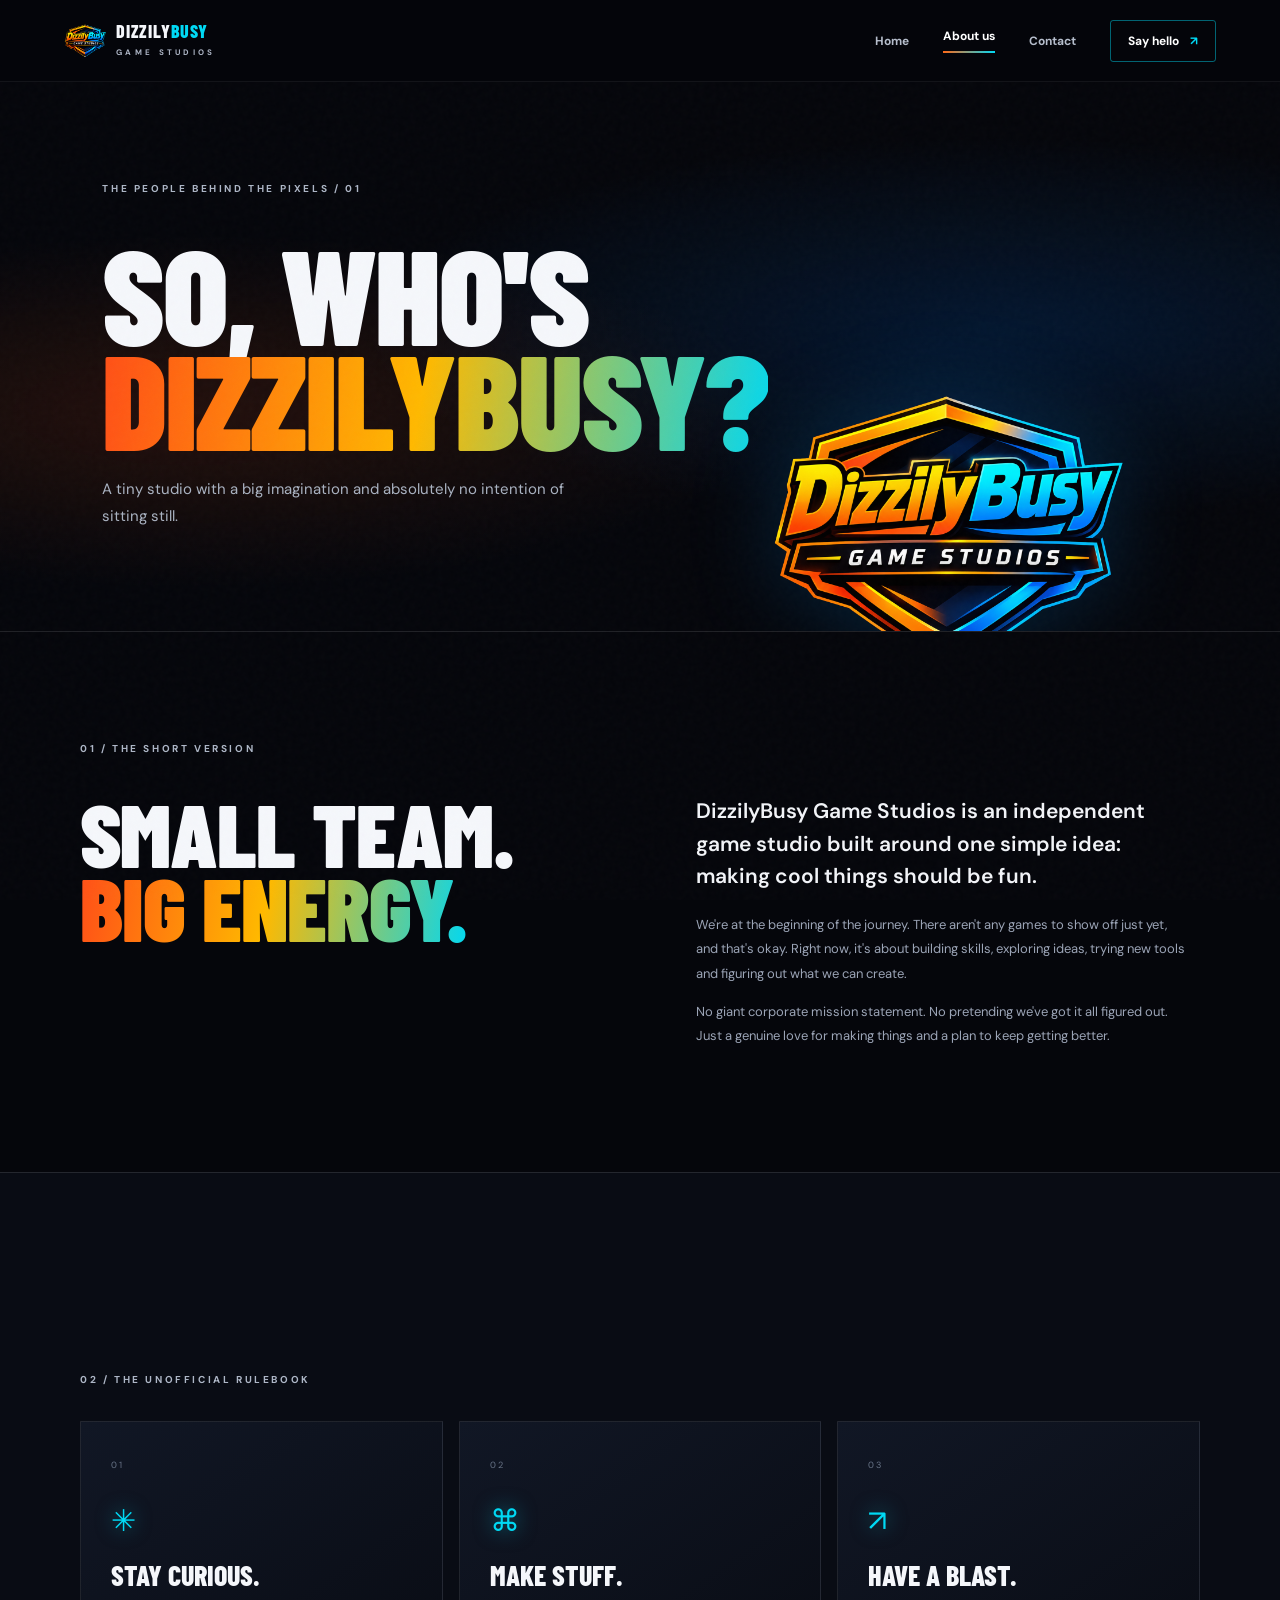
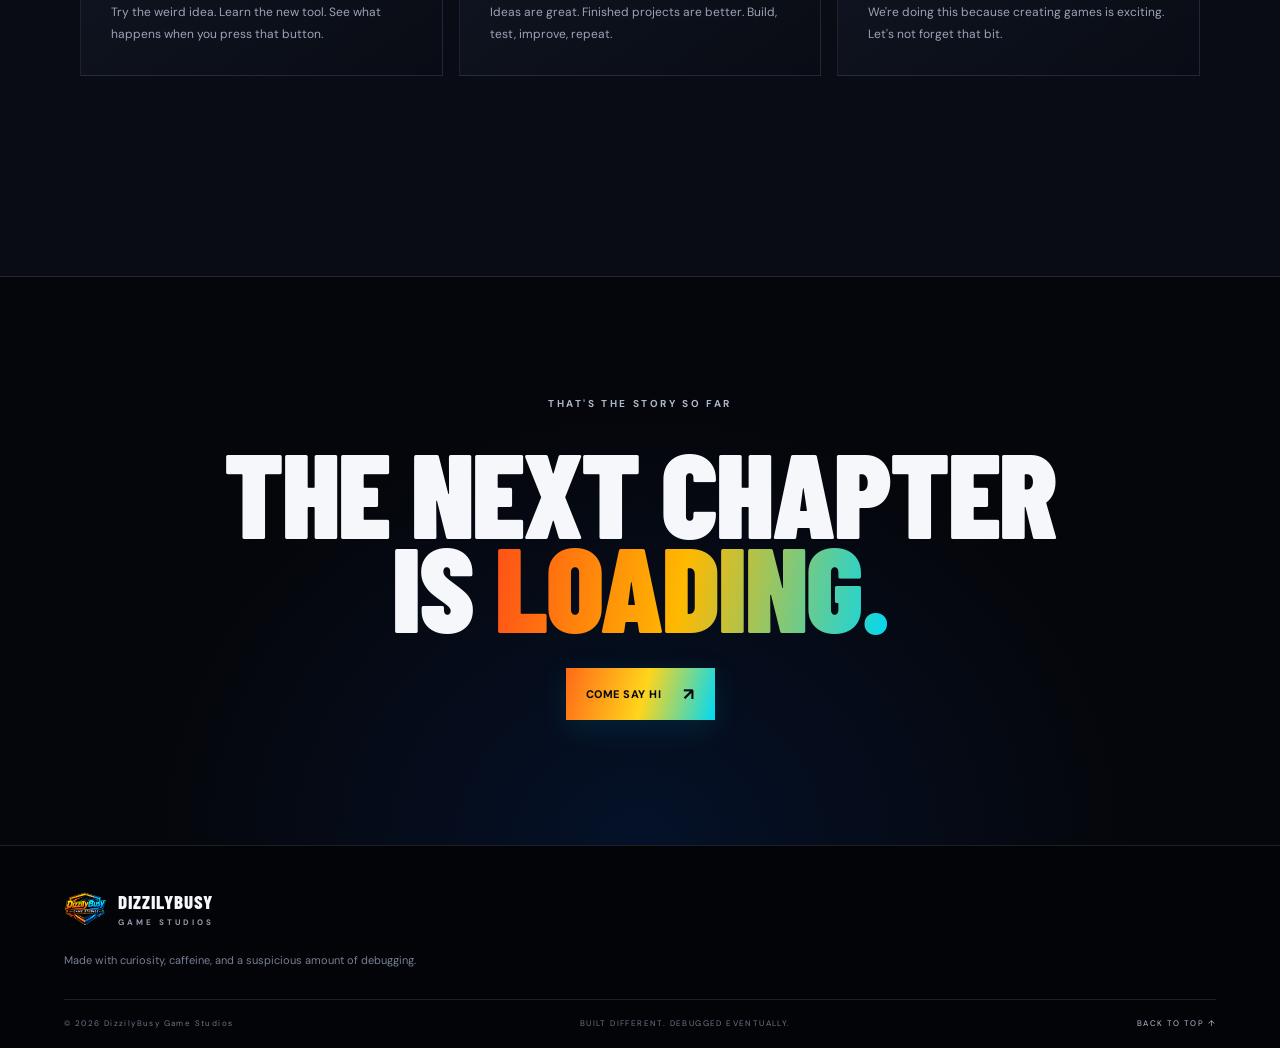
==== about.html @ 5ca02815 "Added Site Files YEEEEEEEEEEEEEEE" ====
<!doctype html>
<html lang="en">
<head>
  <meta charset="utf-8"><meta name="viewport" content="width=device-width, initial-scale=1"><meta name="theme-color" content="#05060b">
  <meta name="description" content="Get to know DizzilyBusy Game Studios: small studio, big ideas, and plenty of creative chaos.">
  <title>About Us — DizzilyBusy Game Studios</title><link rel="icon" type="image/png" href="assets/dizzilybusy-emblem.png">
  <link rel="preconnect" href="https://fonts.googleapis.com"><link rel="preconnect" href="https://fonts.gstatic.com" crossorigin>
  <link href="https://fonts.googleapis.com/css2?family=Barlow+Condensed:wght@600;700;800;900&family=DM+Sans:wght@400;500;600;700&display=swap" rel="stylesheet">
  <link rel="stylesheet" href="css/style.css"><script src="js/config.js" defer></script><script src="js/main.js" defer></script>
</head>
<body><div class="noise" aria-hidden="true"></div><div class="scroll-progress"><span></span></div>
<header class="site-header"><a class="brand" href="index.html"><img src="assets/dizzilybusy-emblem.png" alt="" class="brand-mark"><span class="brand-name">DIZZILY<span>BUSY</span><small>GAME STUDIOS</small></span></a>
<button class="menu-toggle" aria-label="Open navigation" aria-expanded="false"><span></span><span></span></button><nav class="main-nav" aria-label="Main navigation"><a href="index.html">Home</a><a class="active" href="about.html">About us</a><a href="contact.html">Contact</a><a class="nav-cta" href="contact.html">Say hello <span>↗</span></a></nav></header>
<main>
  <section class="page-hero">
    <div class="page-hero-glow"></div><div class="section-kicker reveal">THE PEOPLE BEHIND THE PIXELS / 01</div>
    <h1 class="page-title reveal">SO, WHO'S<br><span class="gradient-text">DIZZILYBUSY?</span></h1>
    <p class="page-lead reveal">A tiny studio with a big imagination and absolutely no intention of sitting still.</p>
    <img class="page-emblem reveal" src="assets/dizzilybusy-emblem.png" alt="DizzilyBusy Game Studios emblem">
  </section>
  <section class="about-story section-wrap">
    <div class="section-kicker reveal">01 / THE SHORT VERSION</div><div class="story-grid">
      <h2 class="section-heading reveal">SMALL TEAM.<br><span class="gradient-text">BIG ENERGY.</span></h2>
      <div class="story-copy reveal"><p class="lead">DizzilyBusy Game Studios is an independent game studio built around one simple idea: making cool things should be fun.</p>
      <p>We're at the beginning of the journey. There aren't any games to show off just yet, and that's okay. Right now, it's about building skills, exploring ideas, trying new tools and figuring out what we can create.</p>
      <p>No giant corporate mission statement. No pretending we've got it all figured out. Just a genuine love for making things and a plan to keep getting better.</p></div>
    </div>
  </section>
  <section class="values-section">
    <div class="section-wrap"><div class="section-kicker reveal">02 / THE UNOFFICIAL RULEBOOK</div><div class="values-grid">
      <article class="value-card reveal"><span class="value-number">01</span><span class="value-icon">✳</span><h3>STAY CURIOUS.</h3><p>Try the weird idea. Learn the new tool. See what happens when you press that button.</p></article>
      <article class="value-card reveal"><span class="value-number">02</span><span class="value-icon">⌘</span><h3>MAKE STUFF.</h3><p>Ideas are great. Finished projects are better. Build, test, improve, repeat.</p></article>
      <article class="value-card reveal"><span class="value-number">03</span><span class="value-icon">↗</span><h3>HAVE A BLAST.</h3><p>We're doing this because creating games is exciting. Let's not forget that bit.</p></article>
    </div></div>
  </section>
  <section class="end-cta"><p class="eyebrow reveal">THAT'S THE STORY SO FAR</p><h2 class="reveal">THE NEXT CHAPTER<br>IS <span class="gradient-text">LOADING.</span></h2><a class="button button-primary reveal" href="contact.html">Come say hi <span>↗</span></a></section>
</main>
<footer class="site-footer"><a class="footer-brand" href="index.html"><img src="assets/dizzilybusy-emblem.png" alt=""><span>DIZZILYBUSY <small>GAME STUDIOS</small></span></a><p>Made with curiosity, caffeine, and a suspicious amount of debugging.</p><div class="footer-bottom"><span>© <span data-year></span> DizzilyBusy Game Studios</span><span>BUILT DIFFERENT. DEBUGGED EVENTUALLY.</span><a href="#top" class="back-top">BACK TO TOP ↑</a></div></footer>
</body></html>
---- css/style.css ----
@import url('https://fonts.googleapis.com/css2?family=Barlow+Condensed:wght@600;700;800;900&family=DM+Sans:wght@400;500;600;700&display=swap');
:root{--bg:#05060b;--panel:#0b0e18;--panel2:#101522;--text:#f5f7fb;--muted:#9ba4b6;--orange:#ff6a18;--yellow:#ffd51b;--cyan:#00d9f4;--blue:#087bff;--line:rgba(255,255,255,.11);--display:'Barlow Condensed',Impact,sans-serif;--body:'DM Sans',Arial,sans-serif;--max:1180px}
*{box-sizing:border-box}html{scroll-behavior:smooth;scroll-padding-top:90px}body{margin:0;background:var(--bg);color:var(--text);font-family:var(--body);overflow-x:hidden}a{color:inherit;text-decoration:none}button,input,textarea{font:inherit}.noise{position:fixed;inset:0;pointer-events:none;z-index:20;opacity:.045;background-image:url("data:image/svg+xml,%3Csvg viewBox='0 0 180 180' xmlns='http://www.w3.org/2000/svg'%3E%3Cfilter id='n'%3E%3CfeTurbulence type='fractalNoise' baseFrequency='.9' numOctaves='3' stitchTiles='stitch'/%3E%3C/filter%3E%3Crect width='100%25' height='100%25' filter='url(%23n)' opacity='.5'/%3E%3C/svg%3E")}.scroll-progress{height:2px;position:fixed;top:0;left:0;right:0;z-index:50}.scroll-progress span{display:block;height:100%;width:0;background:linear-gradient(90deg,var(--orange),var(--yellow),var(--cyan),var(--blue))}
.site-header{height:82px;position:sticky;top:0;z-index:30;display:flex;align-items:center;justify-content:space-between;padding:0 max(5vw,24px);background:rgba(5,6,11,.78);backdrop-filter:blur(18px);border-bottom:1px solid rgba(255,255,255,.06)}.brand{display:flex;align-items:center;gap:10px}.brand-mark{width:42px;height:42px;object-fit:contain}.brand-name{font:800 18px var(--display);letter-spacing:.8px;line-height:.85}.brand-name>span{color:var(--cyan)}.brand-name small{display:block;font:700 8px var(--body);letter-spacing:3.3px;margin-top:7px;color:#aeb6c6}.main-nav{display:flex;align-items:center;gap:34px}.main-nav>a{font-size:12px;color:#b6becc;font-weight:700;transition:.2s}.main-nav>a:hover,.main-nav>a.active{color:#fff}.main-nav>a.active:after{content:"";display:block;height:2px;margin-top:7px;background:linear-gradient(90deg,var(--orange),var(--cyan))}.main-nav .nav-cta{padding:12px 17px;border:1px solid rgba(0,217,244,.45);border-radius:3px;color:#fff}.nav-cta span{color:var(--cyan);margin-left:8px}.menu-toggle{display:none}
.hero{min-height:calc(100svh - 82px);position:relative;display:grid;grid-template-columns:1fr 1fr;align-items:center;padding:70px max(7vw,28px) 90px;overflow:hidden}.hero-grid,.visual-grid{position:absolute;inset:0;background-image:linear-gradient(rgba(255,255,255,.035) 1px,transparent 1px),linear-gradient(90deg,rgba(255,255,255,.035) 1px,transparent 1px);background-size:58px 58px;mask-image:linear-gradient(90deg,black,transparent 90%);opacity:.5}.hero-content{max-width:570px;position:relative;z-index:2}.eyebrow,.section-kicker{font-size:10px;letter-spacing:2.6px;font-weight:700;color:#aeb7c7}.eyebrow{display:flex;align-items:center;gap:12px}.eyebrow-line{width:28px;height:1px;background:var(--orange)}.status-dot{width:7px;height:7px;border-radius:50%;background:#a3ff72;box-shadow:0 0 12px #a3ff72;display:inline-block}.hero-title,.page-title{font:900 clamp(76px,10vw,140px)/.78 var(--display);letter-spacing:-2px;margin:34px 0 28px}.gradient-text{background:linear-gradient(100deg,#ff4d18 0%,#ffb900 48%,#00d8f3 100%);-webkit-background-clip:text;background-clip:text;color:transparent}.outline-text{-webkit-text-stroke:1.5px rgba(255,255,255,.72);color:transparent}.hero-copy,.page-lead{max-width:430px;color:#aab3c2;font-size:15px;line-height:1.85}.hero-actions{display:flex;align-items:center;gap:28px;margin-top:32px}.button{display:inline-flex;align-items:center;justify-content:center;gap:22px;padding:15px 20px;font-size:11px;font-weight:800;letter-spacing:.5px;text-transform:uppercase;border:0;cursor:pointer;transition:transform .25s,box-shadow .25s,background .25s}.button:hover{transform:translateY(-3px)}.button-primary{color:#080a10;background:linear-gradient(105deg,var(--orange),var(--yellow) 52%,var(--cyan));box-shadow:0 8px 30px rgba(0,190,230,.13)}.button-primary:hover{box-shadow:0 10px 35px rgba(0,190,230,.3)}.button span{font-size:17px}.text-link{font-size:11px;font-weight:700;color:#c0c8d4}.text-link span{color:var(--cyan);margin-left:8px}.hero-art{position:relative;min-height:440px;display:grid;place-items:center;isolation:isolate}.hero-logo{width:min(112%,680px);height:auto;position:relative;z-index:2;filter:drop-shadow(0 20px 55px rgba(0,150,255,.12));animation:float 6s ease-in-out infinite}.art-ring{position:absolute;border:1px solid rgba(0,217,244,.18);border-radius:50%;aspect-ratio:1}.ring-one{width:80%;animation:spin 38s linear infinite}.ring-two{width:62%;border-color:rgba(255,137,24,.2);border-style:dashed;animation:spin 55s linear infinite reverse}.art-cross{position:absolute;color:var(--cyan);font-size:30px;text-shadow:0 0 20px var(--cyan)}.cross-a{top:10%;right:10%}.cross-b{bottom:12%;left:9%;color:var(--orange)}.hero-orb{position:absolute;border-radius:50%;filter:blur(100px);opacity:.14;pointer-events:none}.orb-orange{width:330px;height:330px;background:var(--orange);left:-170px;top:15%}.orb-blue{width:400px;height:400px;background:var(--blue);right:-190px;bottom:-5%}.art-caption{position:absolute;bottom:4%;display:flex;align-items:center;gap:12px;color:#697487;font-size:8px;letter-spacing:2px}.art-caption i{height:1px;width:35px;background:linear-gradient(90deg,var(--orange),var(--cyan))}.hero-bottom{position:absolute;bottom:28px;left:7%;right:7%;display:flex;align-items:center;gap:14px;color:#626d80;font-size:8px;letter-spacing:2px}.scroll-line{height:1px;flex:1;background:linear-gradient(90deg,rgba(255,255,255,.3),transparent)}
.section-wrap{max-width:var(--max);margin:auto;padding:110px 30px}.intro-layout{display:grid;grid-template-columns:1fr 1fr;gap:10%;margin-top:42px}.section-heading{font:900 clamp(56px,7vw,90px)/.83 var(--display);letter-spacing:-1px;margin:0}.intro-text{max-width:470px}.lead{font-size:21px;line-height:1.55;color:#f2f4f8;font-weight:600;margin:0 0 20px}.intro-text p:not(.lead),.story-copy p:not(.lead){font-size:13px;line-height:1.9;color:var(--muted)}.arrow-link{display:inline-flex;gap:25px;margin-top:20px;padding-bottom:9px;border-bottom:1px solid rgba(0,217,244,.5);font-size:11px;font-weight:700}.arrow-link span{color:var(--cyan)}
.manifesto{padding:110px 25px;background:linear-gradient(110deg,rgba(255,93,24,.1),transparent 45%,rgba(0,145,255,.1)),#090c14;border-top:1px solid rgba(255,255,255,.06);border-bottom:1px solid rgba(255,255,255,.06);overflow:hidden}.manifesto-inner{max-width:var(--max);margin:auto;position:relative}.manifesto h2,.end-cta h2{font:900 clamp(72px,11vw,145px)/.78 var(--display);letter-spacing:-2px;margin:36px 0 25px}.manifesto-note{color:#9da8b9;font-size:13px}.manifesto-spark{position:absolute;font-size:90px;color:rgba(0,217,244,.3);right:12%;top:10%;animation:spin 22s linear infinite}.spark-two{font-size:36px;right:3%;top:65%;color:rgba(255,130,24,.55)}
.building-card{display:grid;grid-template-columns:1fr 1fr;background:var(--panel);border:1px solid rgba(255,255,255,.1);margin-top:35px;min-height:410px;overflow:hidden}.building-copy{padding:55px;align-self:center}.pill{display:inline-flex;align-items:center;gap:10px;border:1px solid rgba(255,255,255,.13);padding:8px 11px;color:#bac4d3;font-size:8px;letter-spacing:1.8px}.building-copy h2,.contact-aside h2{font:900 clamp(48px,6vw,75px)/.84 var(--display);margin:25px 0}.building-copy p,.contact-aside>p{font-size:13px;line-height:1.9;color:var(--muted);max-width:390px;margin-bottom:28px}.button-outline{border:1px solid rgba(0,217,244,.5);color:#fff;background:transparent}.button-outline:hover{background:rgba(0,217,244,.08)}.building-visual{position:relative;min-height:410px;overflow:hidden;background:radial-gradient(ellipse at 50% 48%,rgba(0,130,255,.2),transparent 55%),#070a12}.building-visual:after{content:"";position:absolute;inset:0;background:linear-gradient(135deg,transparent 40%,rgba(0,217,244,.07));pointer-events:none}.visual-grid{mask-image:radial-gradient(ellipse,black,transparent 75%);background-size:35px 35px}.visual-sun{position:absolute;width:210px;height:210px;border-radius:50%;background:linear-gradient(140deg,#ff6a18,#ffd51b 45%,#00d9f4);filter:blur(1px);top:50%;left:50%;transform:translate(-50%,-50%);opacity:.9;box-shadow:0 0 90px rgba(0,160,255,.25)}.visual-ring{position:absolute;width:310px;height:310px;border:1px solid rgba(255,255,255,.5);border-radius:50%;top:50%;left:50%;transform:translate(-50%,-50%) rotateX(65deg);box-shadow:0 0 35px rgba(0,217,244,.2)}.visual-cube{position:absolute;width:95px;height:95px;top:50%;left:50%;transform:translate(-50%,-50%) rotate(45deg);border:1px solid #fff;box-shadow:0 0 25px rgba(255,255,255,.5);background:rgba(5,6,11,.55)}.visual-cube span{position:absolute;inset:10px;border:1px solid rgba(0,217,244,.8)}.visual-cube span:nth-child(2){inset:20px;border-color:rgba(255,160,20,.8)}.visual-cube span:nth-child(3){inset:30px;border-color:rgba(255,255,255,.5)}.visual-label{position:absolute;font:700 10px var(--body);letter-spacing:3px;color:#9ca9ba}.label-top{top:35px;left:35px}.label-bottom{bottom:35px;right:35px;color:var(--cyan)}.visual-plus{position:absolute;top:20%;right:20%;font-size:35px;color:var(--orange)}
.end-cta{text-align:center;padding:110px 20px 125px;background:radial-gradient(ellipse at 50% 100%,rgba(0,100,255,.12),transparent 55%)}.end-cta .eyebrow{justify-content:center}.end-cta h2{font-size:clamp(65px,10vw,120px);margin:35px 0}.site-footer{padding:42px max(5vw,24px) 20px;border-top:1px solid var(--line);background:#030408}.footer-brand{display:inline-flex;align-items:center;gap:12px;font:800 19px var(--display);letter-spacing:1px}.footer-brand img{width:42px;height:42px;object-fit:contain}.footer-brand small{display:block;font:700 8px var(--body);letter-spacing:3px;color:#929cad;margin-top:4px}.site-footer>p{font-size:11px;color:#778194;margin:18px 0 32px}.footer-bottom{display:flex;justify-content:space-between;gap:20px;border-top:1px solid var(--line);padding-top:18px;color:#6d7788;font-size:8px;letter-spacing:1.4px}.back-top{color:#b5c0d0}
.page-hero{position:relative;overflow:hidden;min-height:480px;padding:100px max(8vw,30px) 85px;border-bottom:1px solid var(--line);background:radial-gradient(ellipse at 78% 45%,rgba(0,120,255,.15),transparent 45%),radial-gradient(ellipse at 15% 60%,rgba(255,90,20,.12),transparent 38%)}.page-hero .section-kicker,.page-title,.page-lead{position:relative;z-index:2}.page-title{font-size:clamp(76px,11vw,135px);margin:45px 0 25px}.page-lead{max-width:500px}.page-emblem{position:absolute;width:min(32vw,360px);right:12%;top:50%;transform:translateY(-45%);opacity:.85;filter:drop-shadow(0 0 45px rgba(0,150,255,.2))}.about-story .story-grid{display:grid;grid-template-columns:1fr 1fr;gap:10%;margin-top:40px}.story-copy{max-width:490px}.values-section{padding:90px 0;background:#090c14;border-block:1px solid var(--line)}.values-grid{display:grid;grid-template-columns:repeat(3,1fr);gap:16px;margin-top:35px}.value-card{position:relative;min-height:250px;padding:30px;background:linear-gradient(145deg,#111725,#090c14);border:1px solid rgba(255,255,255,.09);transition:transform .3s,border-color .3s}.value-card:hover{transform:translateY(-7px);border-color:rgba(0,217,244,.4)}.value-number{font-size:9px;letter-spacing:2px;color:#687487}.value-icon{display:block;font-size:30px;margin:28px 0 18px;color:var(--cyan);text-shadow:0 0 20px rgba(0,217,244,.5)}.value-card h3{font:800 28px var(--display);margin:0 0 10px}.value-card p{font-size:12px;line-height:1.8;color:var(--muted);margin:0}.contact-hero{min-height:430px}.contact-layout{display:grid;grid-template-columns:.8fr 1.2fr;gap:12%;padding-top:90px}.contact-aside h2{font-size:clamp(55px,7vw,85px)}.contact-detail{display:flex;align-items:center;gap:15px;margin-top:25px}.detail-icon{width:38px;height:38px;display:grid;place-items:center;border:1px solid rgba(0,217,244,.35);color:var(--cyan);font-size:17px}.contact-detail small{display:block;color:#788397;font-size:8px;letter-spacing:2px;margin-bottom:5px}.contact-detail strong{font-size:11px;font-weight:600}.contact-form{padding:35px;background:var(--panel);border:1px solid rgba(255,255,255,.1);display:flex;flex-direction:column}.contact-form label{font-size:9px;font-weight:700;letter-spacing:1.8px;color:#aab5c6;margin:8px 0}.contact-form input,.contact-form textarea{background:#070a11;border:1px solid rgba(255,255,255,.12);padding:14px;color:#fff;outline:none;font-size:12px;resize:vertical;margin-bottom:16px;transition:border .2s}.contact-form input:focus,.contact-form textarea:focus{border-color:rgba(0,217,244,.65)}.contact-form input::placeholder,.contact-form textarea::placeholder{color:#566174}.submit-button{align-self:flex-start;margin-top:5px}.form-note{font-size:10px;color:#7f8a9c;line-height:1.6;margin:15px 0 0}
.reveal{opacity:0;transform:translateY(22px);transition:opacity .75s ease,transform .75s cubic-bezier(.2,.7,.2,1)}.reveal.visible{opacity:1;transform:translateY(0)}@keyframes float{0%,100%{transform:translateY(0) rotate(-1deg)}50%{transform:translateY(-13px) rotate(1deg)}}@keyframes spin{to{transform:rotate(360deg)}}
@media(max-width:850px){.hero{grid-template-columns:1fr;padding-top:70px}.hero-content{max-width:650px}.hero-art{min-height:300px;margin-top:25px}.hero-logo{width:min(95%,600px)}.intro-layout,.about-story .story-grid{gap:6%}.page-emblem{right:5%;width:30vw;opacity:.55}.contact-layout{gap:6%}.building-copy{padding:35px}}
@media(max-width:650px){.site-header{height:70px;padding:0 20px}.brand-mark{width:36px;height:36px}.menu-toggle{display:flex;width:42px;height:42px;flex-direction:column;justify-content:center;gap:6px;align-items:center;background:transparent;border:1px solid var(--line);cursor:pointer}.menu-toggle span{height:1px;width:18px;background:#fff;transition:.2s}.menu-toggle[aria-expanded=true] span:first-child{transform:translateY(3.5px) rotate(45deg)}.menu-toggle[aria-expanded=true] span:last-child{transform:translateY(-3.5px) rotate(-45deg)}.main-nav{display:none;position:absolute;top:70px;left:0;right:0;padding:22px;background:rgba(5,6,11,.97);border-bottom:1px solid var(--line);flex-direction:column;align-items:stretch;gap:22px}.main-nav.open{display:flex}.main-nav>a{font-size:13px}.main-nav>a.active:after{display:none}.main-nav .nav-cta{text-align:center}.hero{min-height:auto;padding:75px 24px 80px}.hero-title{font-size:clamp(76px,18vw,112px);margin-top:30px}.hero-copy{font-size:13px}.hero-actions{gap:20px;flex-wrap:wrap}.hero-art{min-height:230px;margin-top:20px}.art-caption{font-size:6px}.hero-bottom{left:24px;right:24px;bottom:22px;font-size:7px}.section-wrap{padding:75px 24px}.intro-layout,.about-story .story-grid{grid-template-columns:1fr;gap:30px;margin-top:30px}.section-heading{font-size:68px}.lead{font-size:18px}.manifesto{padding:80px 24px}.manifesto h2{font-size:clamp(75px,17vw,112px)}.manifesto-spark{right:5%;font-size:55px}.building-card{grid-template-columns:1fr}.building-copy{padding:32px 25px}.building-visual{min-height:290px}.end-cta{padding:85px 20px}.end-cta h2{font-size:clamp(65px,15vw,100px)}.footer-bottom{flex-wrap:wrap;line-height:1.6}.footer-bottom>span:nth-child(2){display:none}.page-hero{min-height:420px;padding:85px 24px 65px}.page-title{font-size:clamp(70px,17vw,110px);margin:40px 0 24px}.page-emblem{width:200px;right:-25px;top:58%;opacity:.25}.values-section{padding:70px 0}.values-grid{grid-template-columns:1fr}.value-card{min-height:210px}.contact-layout{grid-template-columns:1fr;gap:45px;padding-top:65px}.contact-form{padding:25px 20px}.contact-aside h2{font-size:70px}}
@media(prefers-reduced-motion:reduce){*,*::before,*::after{scroll-behavior:auto!important;animation-duration:.01ms!important;animation-iteration-count:1!important;transition-duration:.01ms!important}.reveal{opacity:1;transform:none}}
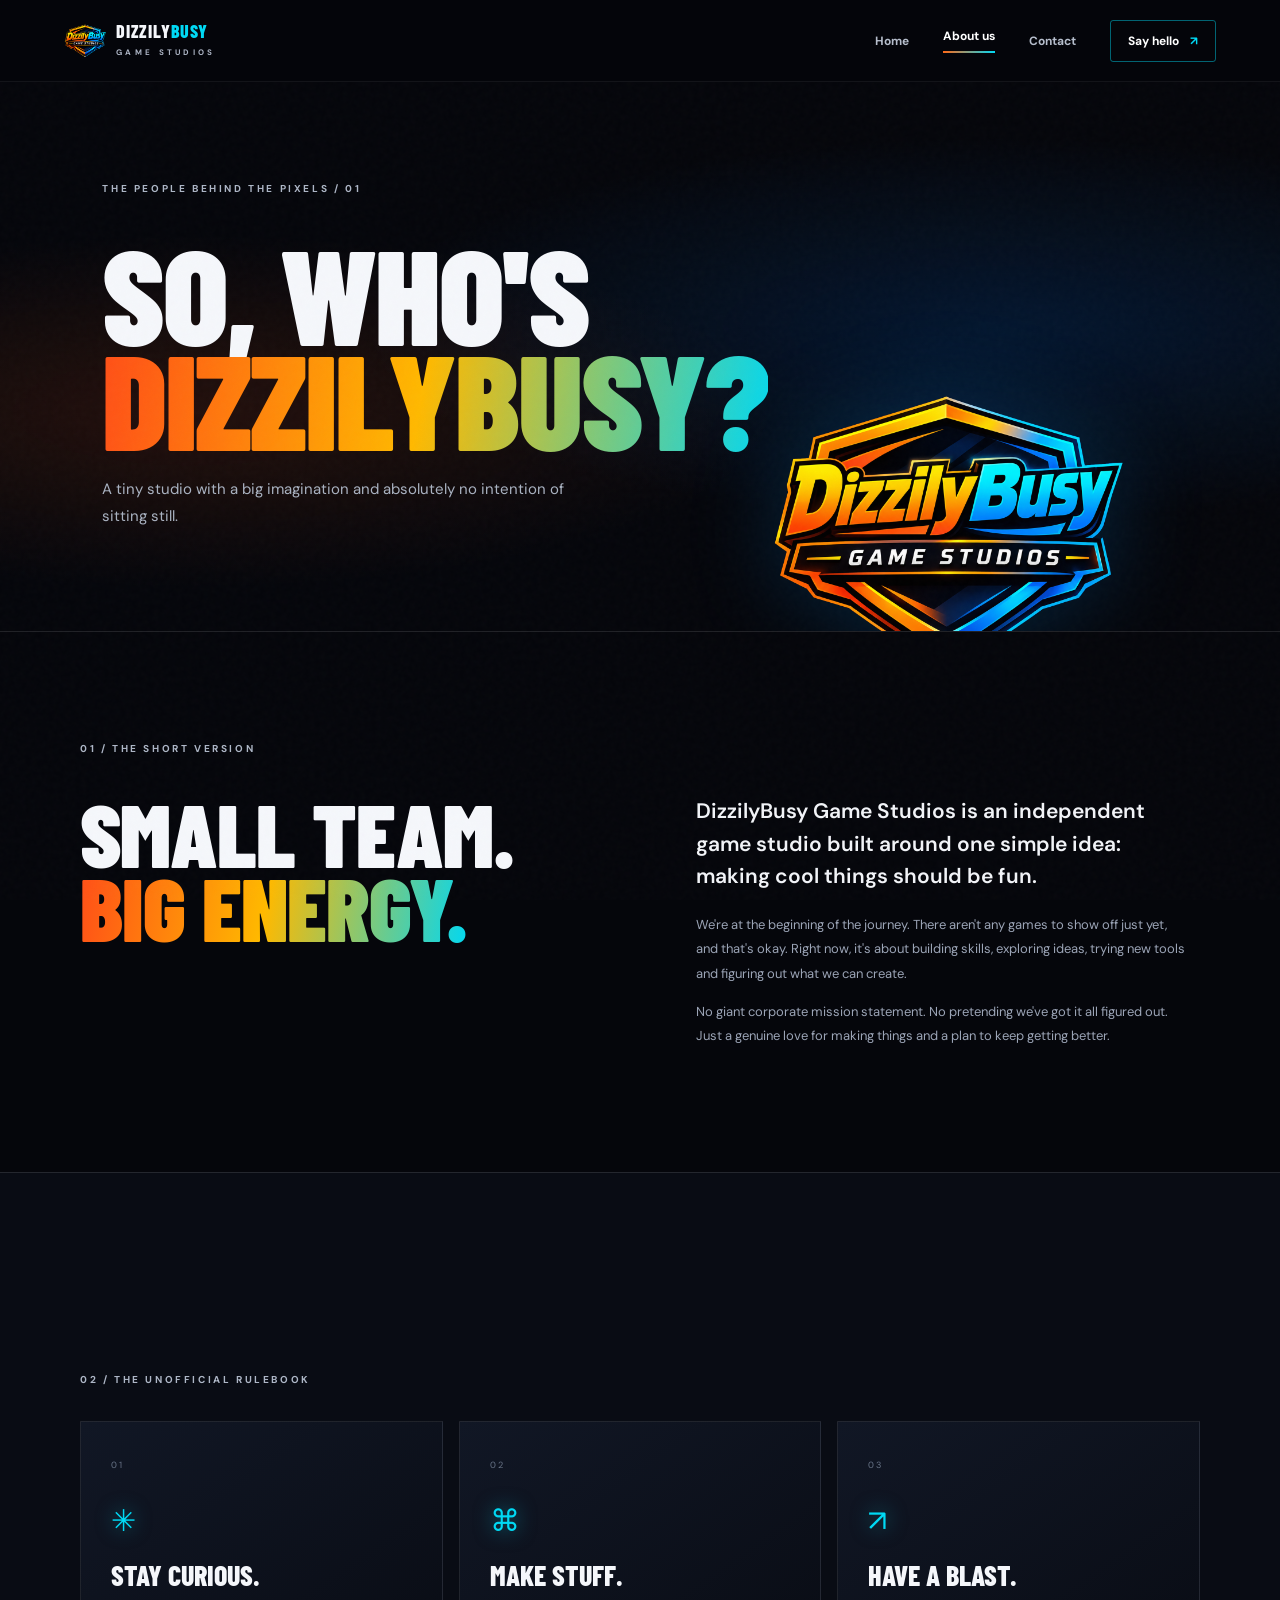
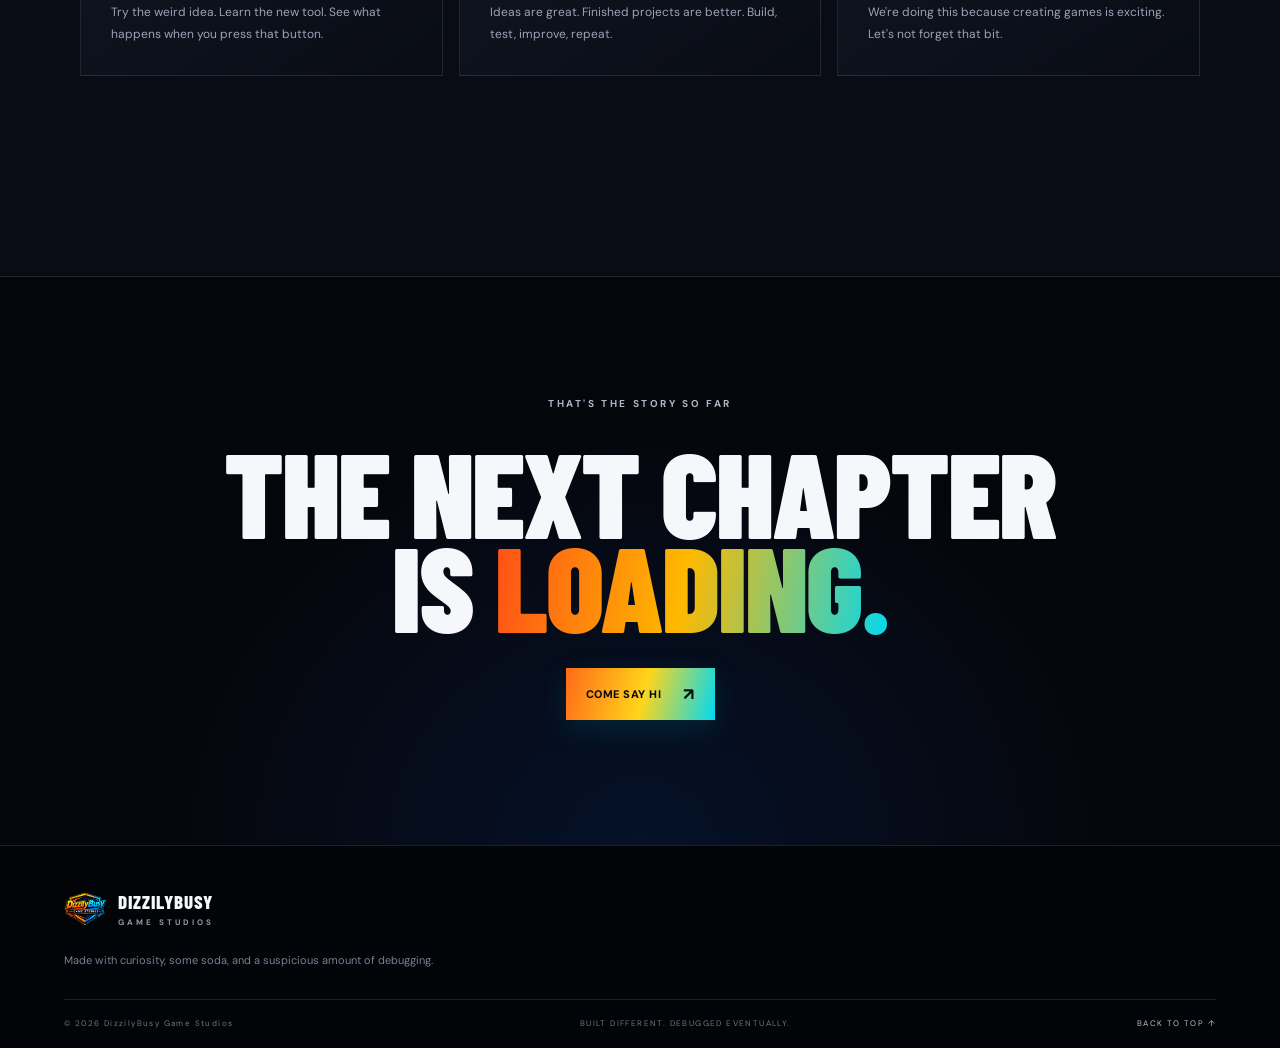
==== commit 294294ff: "Update about.html Updated footer to match all HTML files" ====
--- a/about.html
+++ b/about.html
@@ -35,5 +35,5 @@
   </section>
   <section class="end-cta"><p class="eyebrow reveal">THAT'S THE STORY SO FAR</p><h2 class="reveal">THE NEXT CHAPTER<br>IS <span class="gradient-text">LOADING.</span></h2><a class="button button-primary reveal" href="contact.html">Come say hi <span>↗</span></a></section>
 </main>
-<footer class="site-footer"><a class="footer-brand" href="index.html"><img src="assets/dizzilybusy-emblem.png" alt=""><span>DIZZILYBUSY <small>GAME STUDIOS</small></span></a><p>Made with curiosity, caffeine, and a suspicious amount of debugging.</p><div class="footer-bottom"><span>© <span data-year></span> DizzilyBusy Game Studios</span><span>BUILT DIFFERENT. DEBUGGED EVENTUALLY.</span><a href="#top" class="back-top">BACK TO TOP ↑</a></div></footer>
+<footer class="site-footer"><a class="footer-brand" href="index.html"><img src="assets/dizzilybusy-emblem.png" alt=""><span>DIZZILYBUSY <small>GAME STUDIOS</small></span></a><p>Made with curiosity, some soda, and a suspicious amount of debugging.</p><div class="footer-bottom"><span>© <span data-year></span> DizzilyBusy Game Studios</span><span>BUILT DIFFERENT. DEBUGGED EVENTUALLY.</span><a href="#top" class="back-top">BACK TO TOP ↑</a></div></footer>
 </body></html>
